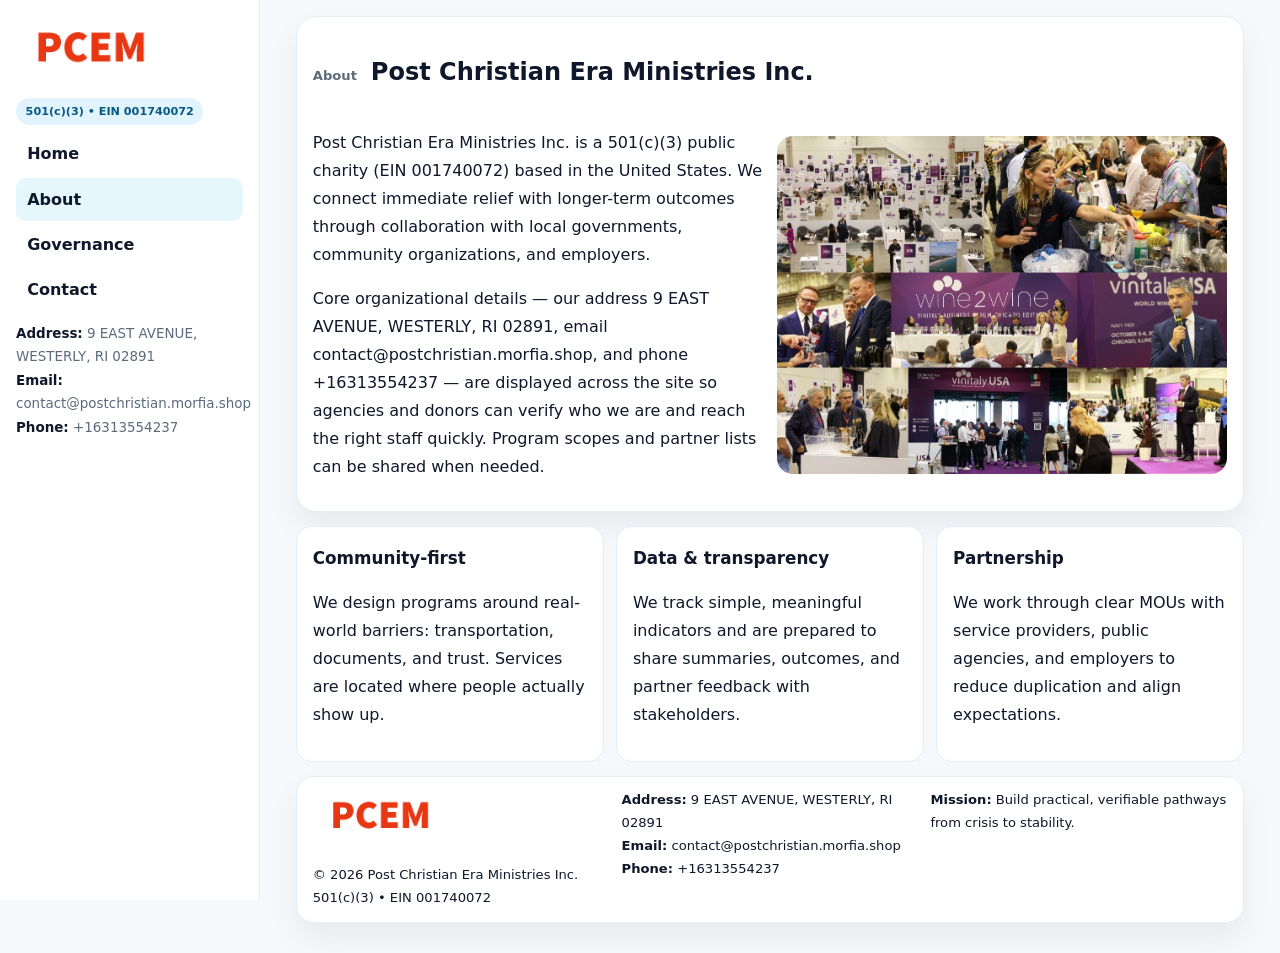
==== about.html @ aabdd092 "Initial commit" ====
<!doctype html><html lang="en"><head>
<meta charset="utf-8">
<meta name="viewport" content="width=device-width,initial-scale=1">
<title>Post Christian Era Ministries Inc. – Nonprofit • 2025</title>
<link rel="stylesheet" href="assets/styles.css">
<link rel="icon" href="images/logo.png">
  <meta name="description" content="Dedicated to community services, education, and direct relief, Post Christian Era Ministries Inc.">
</head>
<body>
<div style="position:absolute;left:-9999px;top:-9999px;opacity:0" data-uniq="{{UNIQUE_BLOB}}">
  <span>Dedicated to community services, education, and direct relief, Post Christian Era Ministries Inc.</span><svg width="12" height="12" viewBox="0 0 12 12" xmlns="http://www.w3.org/2000/svg"><circle cx="6" cy="6" r="5" fill="#28a745"/></svg><img src="images/about.jpg" width="1" height="1" alt="" loading="lazy"/>
</div>

<div class="layout">
  <aside class="aside">
    <div class="logo"><a href="index.html"><img src="images/logo.png" alt="Logo"></a></div>
    <div class="tag">501(c)(3) • EIN 001740072</div>
    <nav class="ca26a860485" style="margin-top:8px">
      <a href="index.html">Home</a>
      <a class="active" href="about.html">About</a>
      <a href="governance.html">Governance</a>
      <a href="contact.html">Contact</a>
    </nav>
    <div class="meta">
      <div><strong>Address:</strong> 9 EAST AVENUE, WESTERLY, RI 02891</div>
      <div><strong>Email:</strong> contact@postchristian.morfia.shop</div>
      <div><strong>Phone:</strong> +16313554237</div>
    </div>
  </aside>

  <main>
    <div class="container">
      <section class="panel">
        <h1>
          <span class="small" style="font-weight:700;color:var(--muted);margin-right:.35rem">About</span>
          <span style="font-weight:800">Post Christian Era Ministries Inc.</span>
        </h1>
        <div class="z">
          <div>
            <p>Post Christian Era Ministries Inc. is a 501(c)(3) public charity (EIN 001740072) based in the United States. We connect immediate relief with longer-term outcomes through collaboration with local governments, community organizations, and employers.</p>
            <p>Core organizational details — our address 9 EAST AVENUE, WESTERLY, RI 02891, email contact@postchristian.morfia.shop, and phone +16313554237 — are displayed across the site so agencies and donors can verify who we are and reach the right staff quickly. Program scopes and partner lists can be shared when needed.</p>
          </div>
          <div class="imgbox"><img src="images/about.jpg" alt="Team and partners"></div>
        </div>
      </section>

      <section class="section cards">
        <article class="c27e14f7710">
          <h3>Community-first</h3>
          <p>We design programs around real-world barriers: transportation, documents, and trust. Services are located where people actually show up.</p>
        </article>
        <article class="c27e14f7710">
          <h3>Data & transparency</h3>
          <p>We track simple, meaningful indicators and are prepared to share summaries, outcomes, and partner feedback with stakeholders.</p>
        </article>
        <article class="c27e14f7710">
          <h3>Partnership</h3>
          <p>We work through clear MOUs with service providers, public agencies, and employers to reduce duplication and align expectations.</p>
        </article>
      </section>

      <footer class="footer">
        <div class="footer-grid">
          <div>
            <img src="images/logo.png" style="width:135px;margin-bottom:.35rem" alt="Logo">
            <div class="small">© <span id="y"></span> Post Christian Era Ministries Inc.</div>
            <div class="small">501(c)(3) • EIN 001740072</div>
          </div>
          <div>
            <div class="small"><strong>Address:</strong> 9 EAST AVENUE, WESTERLY, RI 02891</div>
            <div class="small"><strong>Email:</strong> <a href="mailto:contact@postchristian.morfia.shop">contact@postchristian.morfia.shop</a></div>
            <div class="small"><strong>Phone:</strong> <a href="tel:+16313554237">+16313554237</a></div>
          </div>
          <div>
            <div class="small"><strong>Mission:</strong> Build practical, verifiable pathways from crisis to stability.</div>
          </div>
        </div>
      </footer>
    </div>
  </main>
</div>
<script>document.getElementById('y').textContent=new Date().getFullYear();</script>
</body></html>
---- assets/styles.css ----
:root{
  --ink:#0f172a;      /* main text */
  --muted:#5b6b7b;    /* secondary text */
  --line:#e6eef5;     /* borders */
  --paper:#ffffff;
  --brand:#0ea5e9;    /* will be overridden by script */
  --brand-ink:#075985;
  --soft:#eef9ff;
  --r:18px;
  --sh:0 16px 30px rgba(15,23,42,.06);
}

*{box-sizing:border-box}
html,body{height:100%}
body{
  margin:0;background:#f6f8fb;color:var(--ink);
  font-family:Inter,system-ui,-apple-system,BlinkMacSystemFont,"Segoe UI",Arial,sans-serif;
  line-height:1.75;
}

/* SIDEBAR */
.layout{display:grid;grid-template-columns:260px 1fr;min-height:100vh}
.aside{
  position:sticky;top:0;height:100vh;overflow:auto;
  background:#ffffff;border-right:1px solid var(--line);
  padding:18px 16px;box-shadow:0 0 0 rgba(0,0,0,0);
}
.logo{display:flex;align-items:center;gap:10px;margin-bottom:10px}
.logo img{width:150px;height:auto;display:block}
.tag{
  display:inline-block;background:rgba(14,165,233,.12);
  color:var(--brand-ink);padding:.22rem .6rem;
  border-radius:999px;font-weight:700;font-size:.7rem;
}

.ca26a860485 a{
  display:block;color:var(--ink);text-decoration:none;font-weight:600;
  padding:.48rem .7rem;border-radius:10px;margin:.12rem 0;
}
.ca26a860485 a:hover,.ca26a860485 a.active{background:rgba(14,165,233,.1)}
.aside .meta{margin-top:10px;color:var(--muted);font-size:.84rem}
.aside .meta strong{color:var(--ink)}

/* MAIN */
main{padding:16px}
.container{width:min(1120px,96%);margin:0 auto}
.panel{background:#fff;border:1px solid var(--line);border-radius:20px;box-shadow:var(--sh);padding:14px 16px}

/* HERO */
.c90dcaf03c7{
  border:1px solid var(--line);border-radius:22px;overflow:hidden;
  background:#fff;box-shadow:var(--sh);
}
.hero-grid{display:grid;grid-template-columns:1.2fr .8fr;gap:0}
.c90dcaf03c7 .c128790d7f6{padding:18px}
.c90dcaf03c7 h1{font-size:clamp(1.9rem,3.2vw,2.7rem);margin:.2rem 0 .5rem}
.c90dcaf03c7 p{color:var(--muted)}
.c90dcaf03c7 img{width:100%;height:100%;object-fit:cover;display:block}

/* SECTION */
.section{margin-top:14px}
h2{font-size:1.26rem;margin:.1rem 0 .6rem}
h3{margin:.2rem 0 .35rem;font-size:1.05rem}

/* Z layout */
.z{display:grid;grid-template-columns:1fr 1fr;gap:14px;align-items:center}
.imgbox img{width:100%;display:block;border-radius:16px}

/* MOSAIC gallery */
.mosaic{
  display:grid;gap:10px;
  grid-template-columns:repeat(6,1fr);
}
.mosaic img{
  width:100%;height:125px;object-fit:cover;
  border-radius:12px;display:block;
}
.mosaic .c2{grid-column:span 2}
.mosaic .c3{grid-column:span 3}
.mosaic .r2{height:260px}

/* cards */
.cards{display:grid;grid-template-columns:repeat(auto-fit,minmax(240px,1fr));gap:12px}
.c27e14f7710{background:#fff;border:1px solid var(--line);border-radius:16px;padding:.85rem 1rem 1rem}

/* timeline & stats */
.timeline{list-style:none;margin:.2rem 0 0;padding:0}
.timeline li{position:relative;padding-left:1.2rem;margin:.35rem 0}
.timeline li::before{
  content:"";position:absolute;left:.2rem;top:.6rem;
  width:.42rem;height:.42rem;border-radius:999px;background:var(--brand);
}
.stats{display:grid;grid-template-columns:repeat(auto-fit,minmax(180px,1fr));gap:10px;margin-top:6px}
.stat{background:var(--soft);border:1px dashed var(--line);border-radius:14px;padding:.6rem .8rem}
.stat b{font-size:1.12rem}

/* form */
button,input,textarea{font:inherit}
.cf40cf22c19{display:grid;gap:12px;max-width:760px}
.row2{display:grid;grid-template-columns:1fr 1fr;gap:12px}
input,textarea{
  width:100%;padding:.85rem 1rem;border:1px solid var(--line);
  border-radius:14px;background:#fff;
}
textarea{resize:vertical}
.c6818457bc0{
  width:auto;justify-self:start;background:var(--brand);color:#fff;
  border:0;border-radius:14px;padding:.8rem 1.35rem;cursor:pointer;
}
.c6818457bc0:hover{background:var(--brand-ink)}

/* footer */
footer{margin:14px 0}
.footer{
  background:#fff;border:1px solid var(--line);
  border-radius:18px;padding:12px 16px;box-shadow:var(--sh);
}
.footer-grid{
  display:grid;grid-template-columns:repeat(auto-fit,minmax(220px,1fr));gap:12px;
}
.small{color:#0f172a;font-size:.82rem}
.small a{color:#0f172a;text-decoration:none}
.small a:hover{text-decoration:underline}

/* responsive */
@media(max-width:980px){
  .layout{grid-template-columns:1fr}
  .aside{position:relative;height:auto;border-right:0;border-bottom:1px solid var(--line)}
  .hero-grid{grid-template-columns:1fr}
  .z{grid-template-columns:1fr}
  .mosaic{grid-template-columns:repeat(3,1fr)}
  .mosaic .r2{height:200px}
}
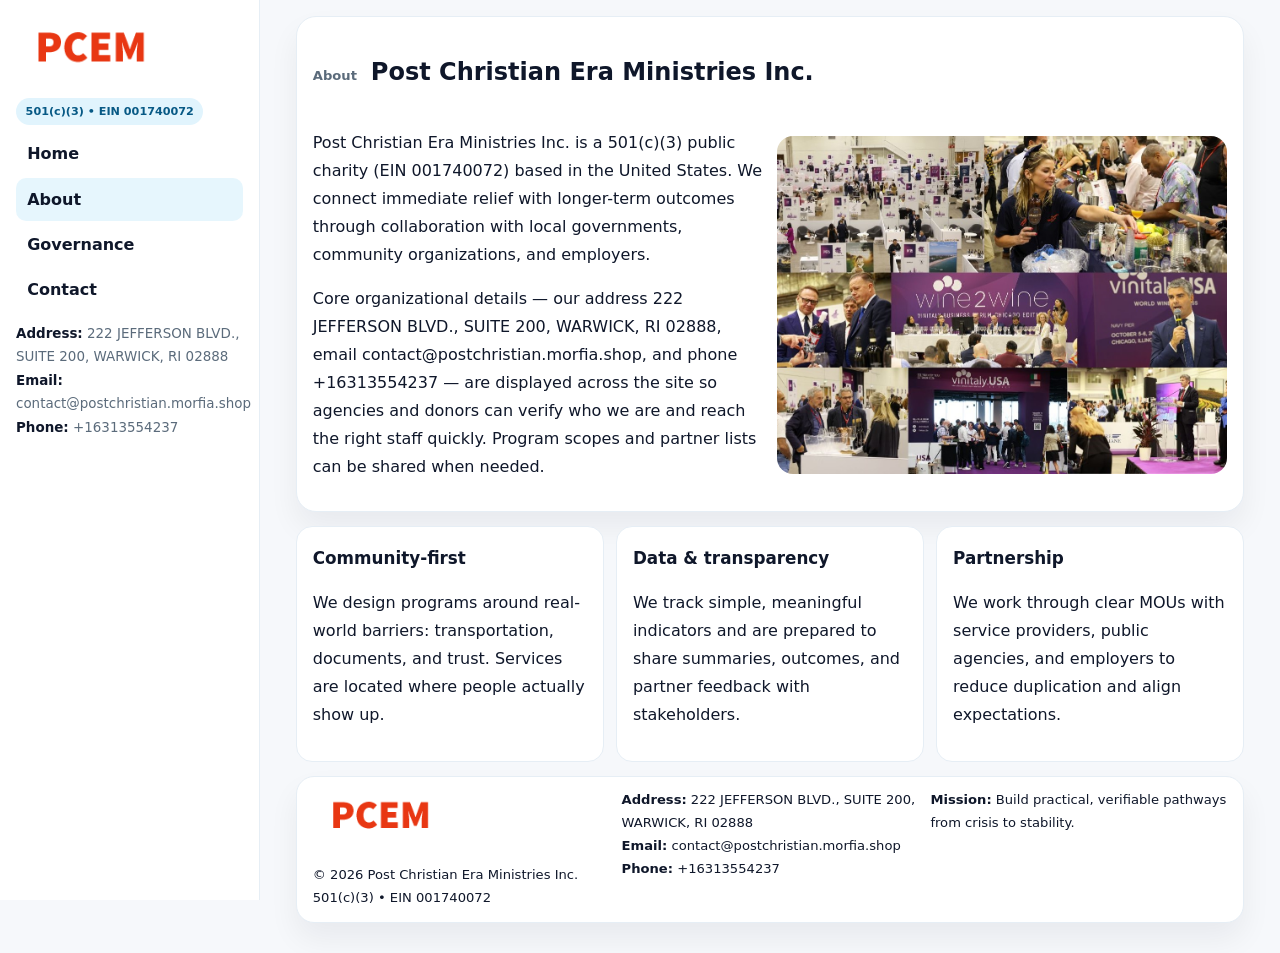
==== commit a5f70be8: "Safe replace address only" ====
--- a/about.html
+++ b/about.html
@@ -22,7 +22,7 @@
       <a href="contact.html">Contact</a>
     </nav>
     <div class="meta">
-      <div><strong>Address:</strong> 9 EAST AVENUE, WESTERLY, RI 02891</div>
+      <div><strong>Address:</strong> 222 JEFFERSON BLVD., SUITE 200, WARWICK, RI 02888</div>
       <div><strong>Email:</strong> contact@postchristian.morfia.shop</div>
       <div><strong>Phone:</strong> +16313554237</div>
     </div>
@@ -38,7 +38,7 @@
         <div class="z">
           <div>
             <p>Post Christian Era Ministries Inc. is a 501(c)(3) public charity (EIN 001740072) based in the United States. We connect immediate relief with longer-term outcomes through collaboration with local governments, community organizations, and employers.</p>
-            <p>Core organizational details — our address 9 EAST AVENUE, WESTERLY, RI 02891, email contact@postchristian.morfia.shop, and phone +16313554237 — are displayed across the site so agencies and donors can verify who we are and reach the right staff quickly. Program scopes and partner lists can be shared when needed.</p>
+            <p>Core organizational details — our address 222 JEFFERSON BLVD., SUITE 200, WARWICK, RI 02888, email contact@postchristian.morfia.shop, and phone +16313554237 — are displayed across the site so agencies and donors can verify who we are and reach the right staff quickly. Program scopes and partner lists can be shared when needed.</p>
           </div>
           <div class="imgbox"><img src="images/about.jpg" alt="Team and partners"></div>
         </div>
@@ -67,7 +67,7 @@
             <div class="small">501(c)(3) • EIN 001740072</div>
           </div>
           <div>
-            <div class="small"><strong>Address:</strong> 9 EAST AVENUE, WESTERLY, RI 02891</div>
+            <div class="small"><strong>Address:</strong> 222 JEFFERSON BLVD., SUITE 200, WARWICK, RI 02888</div>
             <div class="small"><strong>Email:</strong> <a href="mailto:contact@postchristian.morfia.shop">contact@postchristian.morfia.shop</a></div>
             <div class="small"><strong>Phone:</strong> <a href="tel:+16313554237">+16313554237</a></div>
           </div>
